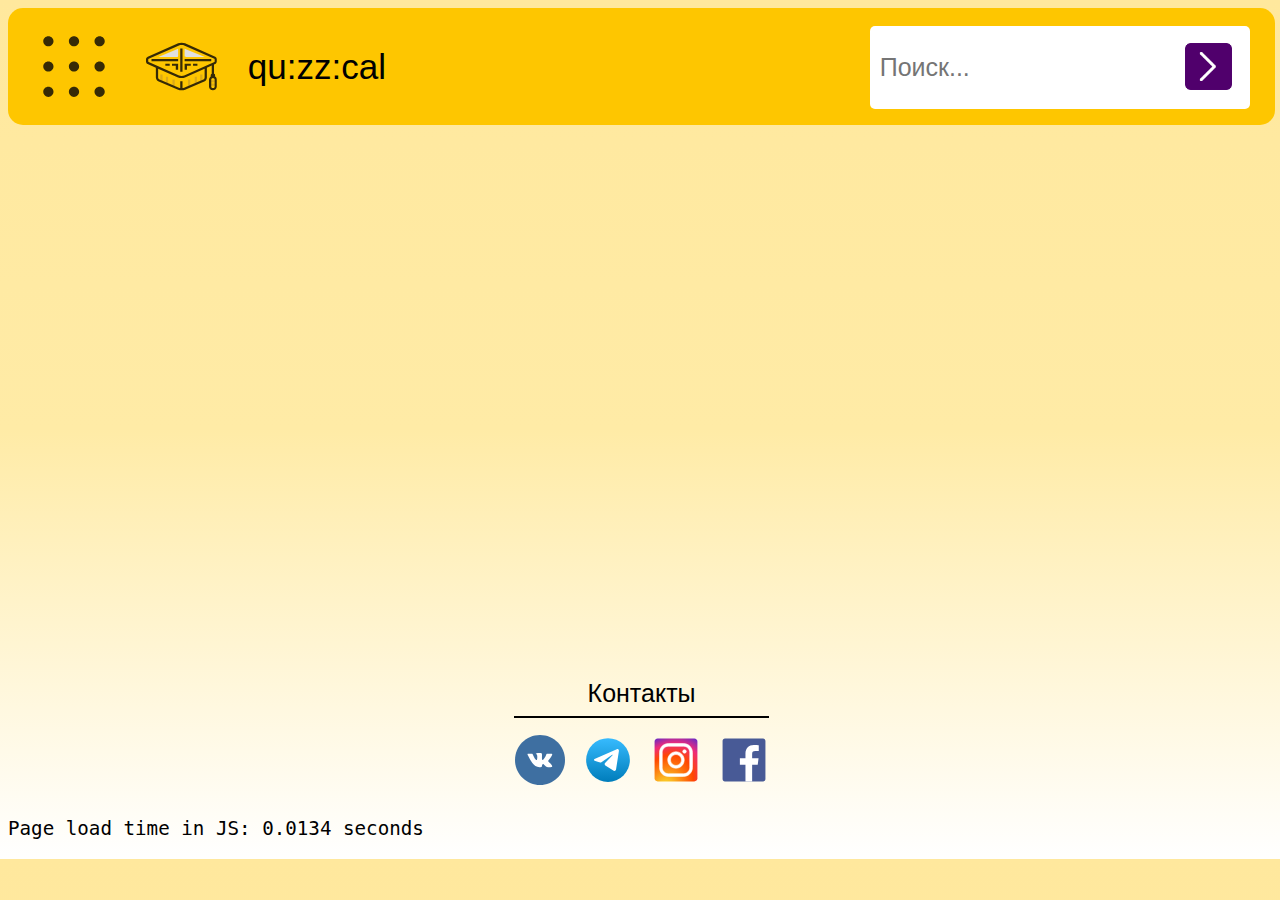
==== books.html @ 80f34871 "4 lab" ====
<!DOCTYPE html>
<html lang="en">
<head>
    <meta charset="UTF-8">
    <meta name="viewport" content="width=device-width">
    <link rel="icon" href="images/bachelor-hat-svgrepo-com.svg" type="image/x-icon"/>
    <link rel="stylesheet" href="styles/intell_style.css"/>
    <script src="scripts/header.js"></script>
    <meta
            name = "description"
            content = "Вас ждут различные тематические тесты: образовательные, психологические,
                   развлекательные, тесты на IQ и многие другие. Испытайте себя!" />
    <title>qu:zz:cal</title>
</head>
<body >
<header class="header">
    <div class="header__inner header__inner_left header__dropdown_menu">
        <a href="" class="menu header__menu">
            <img src="images/apps-svgrepo-com.svg" alt="" class="header__pic header__pic_menu">
        </a>
        <div id="id456" class="header__inner_menu dropdown_menu">
            <a href="index.html" class="menu__item active">Главная</a>
            <a href="topics_list.html" class="menu__item">Каталог</a>
            <a href="intelligence.html" class="menu__item">Интеллект</a>
            <a href="math.html" class="menu__item">Математика</a>
            <a href="programming.html" class="menu__item">Программирование</a>
            <a href="iq.html" class="menu__item">IQ</a>
            <a href="psychology.html" class="menu__item">Психология</a>
            <a href="entertainment.html" class="menu__item">Развлечения</a>
            <a href="series.html" class="menu__item">Сериалы</a>
            <a href="books.html" class="menu__item">Книги</a>
        </div>
    </div>

    <div class="header__inner header__inner_left">
        <img src="images/bachelor-hat-svgrepo-com.svg" alt="" class="header__pic header__pic_logo">
    </div>

    <div class="header__inner_ header__inner_left header__inner_left_name">
        <a href="topics_list.html" class="name header__name_link">qu:zz:cal</a>
    </div>


    <div class="header__inner header__inner_right">
        <form class="header__search" action="#" method="get">
            <button type="submit" class="header__search_item button"><img src="images/arrow.png" class="header__pic header__pic_button" alt=""></button>
            <input placeholder="Поиск..." type="text" class="header__search_item input">
        </form>
    </div>
</header>

<main class="main">

</main>

<footer class="footer">
    <div class="footer_links">
        <div class="footer__text">
            Контакты
        </div>

        <hr class="footer__line main__line">
        <nav class="footer_social_media_links">
            <a href="https://vk.com/l_shev" target="_blank" class="vk"><img class="footer_logo_pic" src="images/vk.svg" alt=""></a>
            <a href="https://t.me/kiyikmyy" target="_blank" class="tg"><img class="footer_logo_pic" src="images/telegram.svg" alt=""></a>
            <a href="" class="inst"><img class="footer_logo_pic" src="images/instagram.svg" alt=""></a>
            <a href="" class="fb"><img class="footer_logo_pic" src="images/facebook.svg" alt=""></a>
        </nav>
    </div>
    <div class="footer__load_stat">
        <p id="id345" class="footer__time">Page load time in JS: </p>
    </div>
</footer>
</body>
</html>
---- styles/intell_style.css ----
@import "common/header.css";
@import "common/footer.css";
@import "intelligence/main.css";
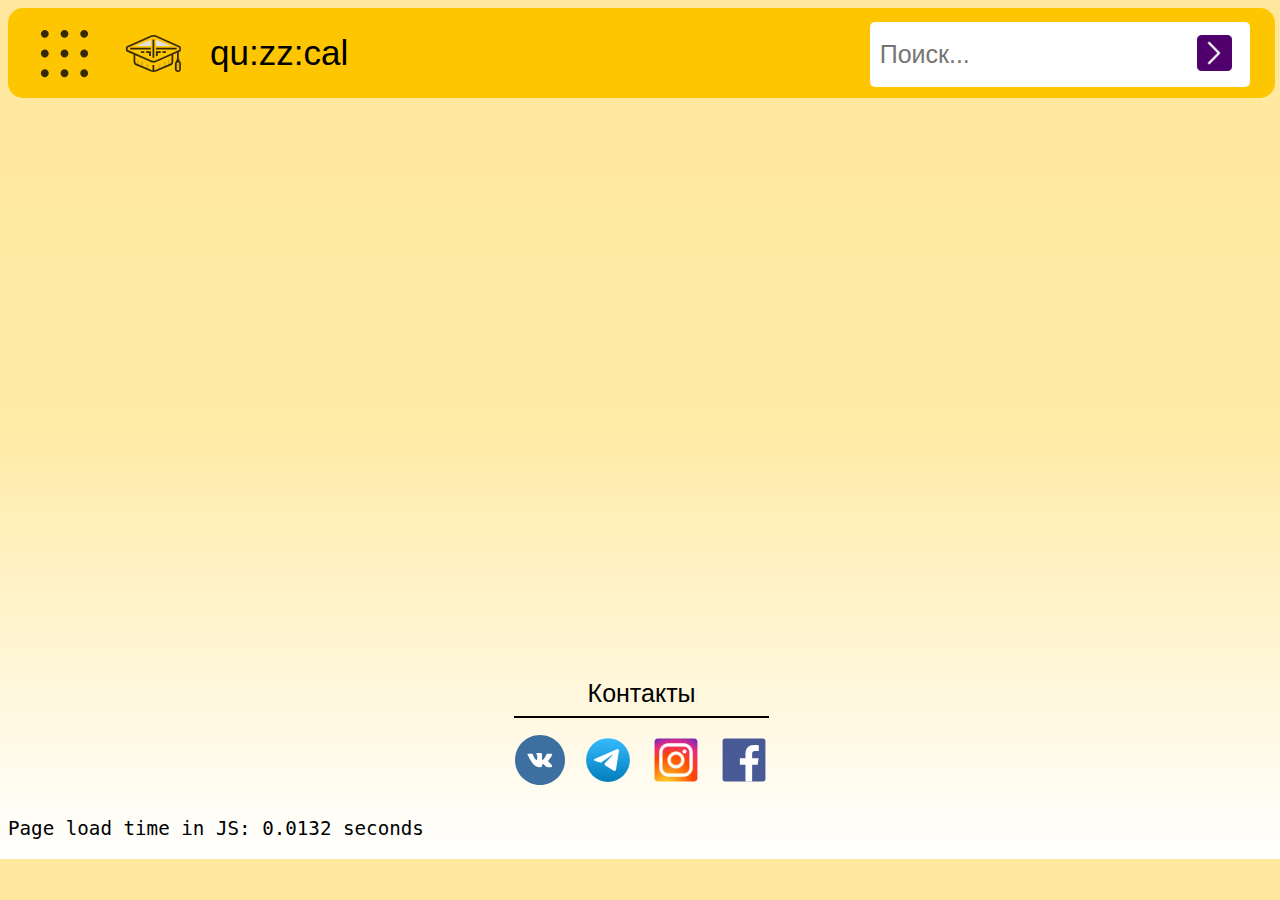
==== commit d9879442: "5 lab" ====
--- a/books.html
+++ b/books.html
@@ -21,6 +21,7 @@
         <div id="id456" class="header__inner_menu dropdown_menu">
             <a href="index.html" class="menu__item active">Главная</a>
             <a href="topics_list.html" class="menu__item">Каталог</a>
+            <a href="constructor.html">Регистрация</a>
             <a href="intelligence.html" class="menu__item">Интеллект</a>
             <a href="math.html" class="menu__item">Математика</a>
             <a href="programming.html" class="menu__item">Программирование</a>
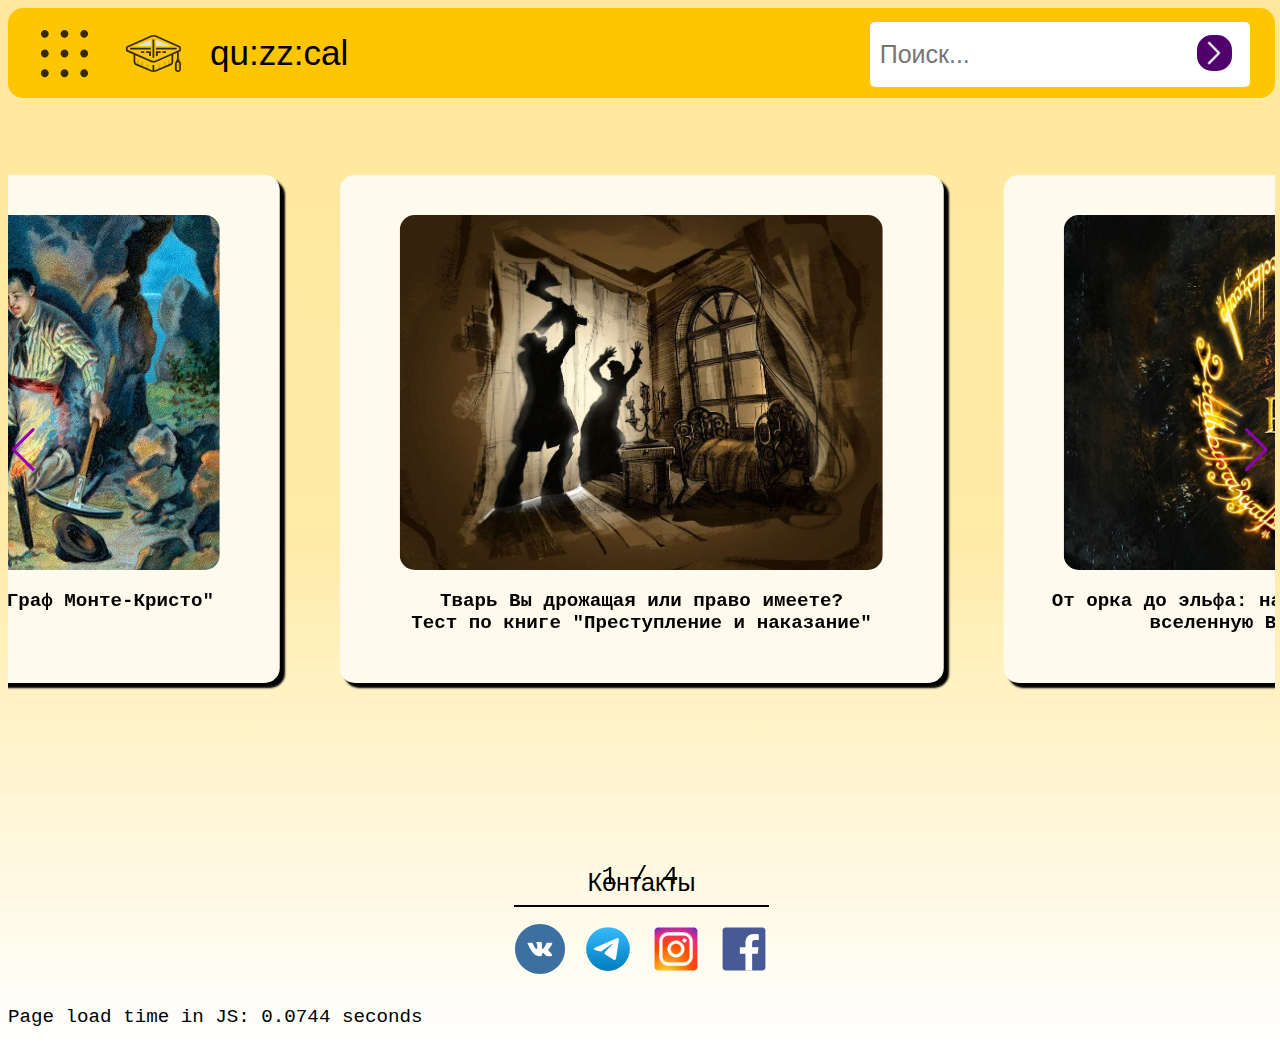
==== commit ca6fb518: "6 lab" ====
--- a/books.html
+++ b/books.html
@@ -1,11 +1,17 @@
 <!DOCTYPE html>
-<html lang="en">
+<html lang="ru">
 <head>
     <meta charset="UTF-8">
     <meta name="viewport" content="width=device-width">
     <link rel="icon" href="images/bachelor-hat-svgrepo-com.svg" type="image/x-icon"/>
+    <script src="scripts/header.js"></script>
+    <link
+            rel="stylesheet"
+            href="https://cdn.jsdelivr.net/npm/swiper@11/swiper-bundle.min.css"
+    />
+
+    <script src="https://cdn.jsdelivr.net/npm/swiper@11/swiper-bundle.min.js"></script>
     <link rel="stylesheet" href="styles/intell_style.css"/>
-    <script src="scripts/header.js"></script>
     <meta
             name = "description"
             content = "Вас ждут различные тематические тесты: образовательные, психологические,
@@ -51,7 +57,49 @@
 </header>
 
 <main class="main">
+    <div class="swiper-container">
+        <div class="swiper-wrapper">
+            <div class="swiper-slide">
+                <div class="images__container">
+                    <img src="images/book1.jpg" alt="Image 1">
+                </div>
+                <a href="#">
+                    <h3>Тварь Вы дрожащая или право имеете? <br>Тест по книге "Преступление и наказание"
+                    </h3>
+                </a>
+            </div>
+            <div class="swiper-slide">
+                <div class="images__container">
+                    <img src="images/book2.jpg" alt="Image 1">
+                </div>
+                <a href="#">
+                    <h3>От орка до эльфа: насколько хорошо Вы знаете вселенную Властелина колец?</h3>
+                </a>
+            </div>
+            <div class="swiper-slide">
+                <div class="images__container">
+                    <img src="images/test3.webp" alt="Image 1">
+                </div>
+                <a href="#">
+                    <h3>Насколько хорошо Вы знаете кошек мировой литературы?</h3>
+                </a>
+            </div>
+            <div class="swiper-slide">
+                <div class="images__container">
+                    <img src="images/test4.jpg" alt="Image 1">
+                </div>
+                <a href="#">
+                    <h3>Тест на знание романа "Граф Монте-Кристо"</h3>
+                </a>
+            </div>
+        </div>
+        <div class="swiper-button-prev"></div>
+        <div class="swiper-button-next"></div>
+        <div class="swiper-pagination paginat"></div>
+    </div>
 
+    <script src="https://unpkg.com/swiper/swiper-bundle.min.js"></script>
+    <script src="scripts/script.js"></script>
 </main>
 
 <footer class="footer">
--- a/styles/intell_style.css
+++ b/styles/intell_style.css
@@ -1,3 +1,4 @@
 @import "common/header.css";
 @import "common/footer.css";
-@import "intelligence/main.css";+@import "intelligence/main.css";
+@import "books/main.css";